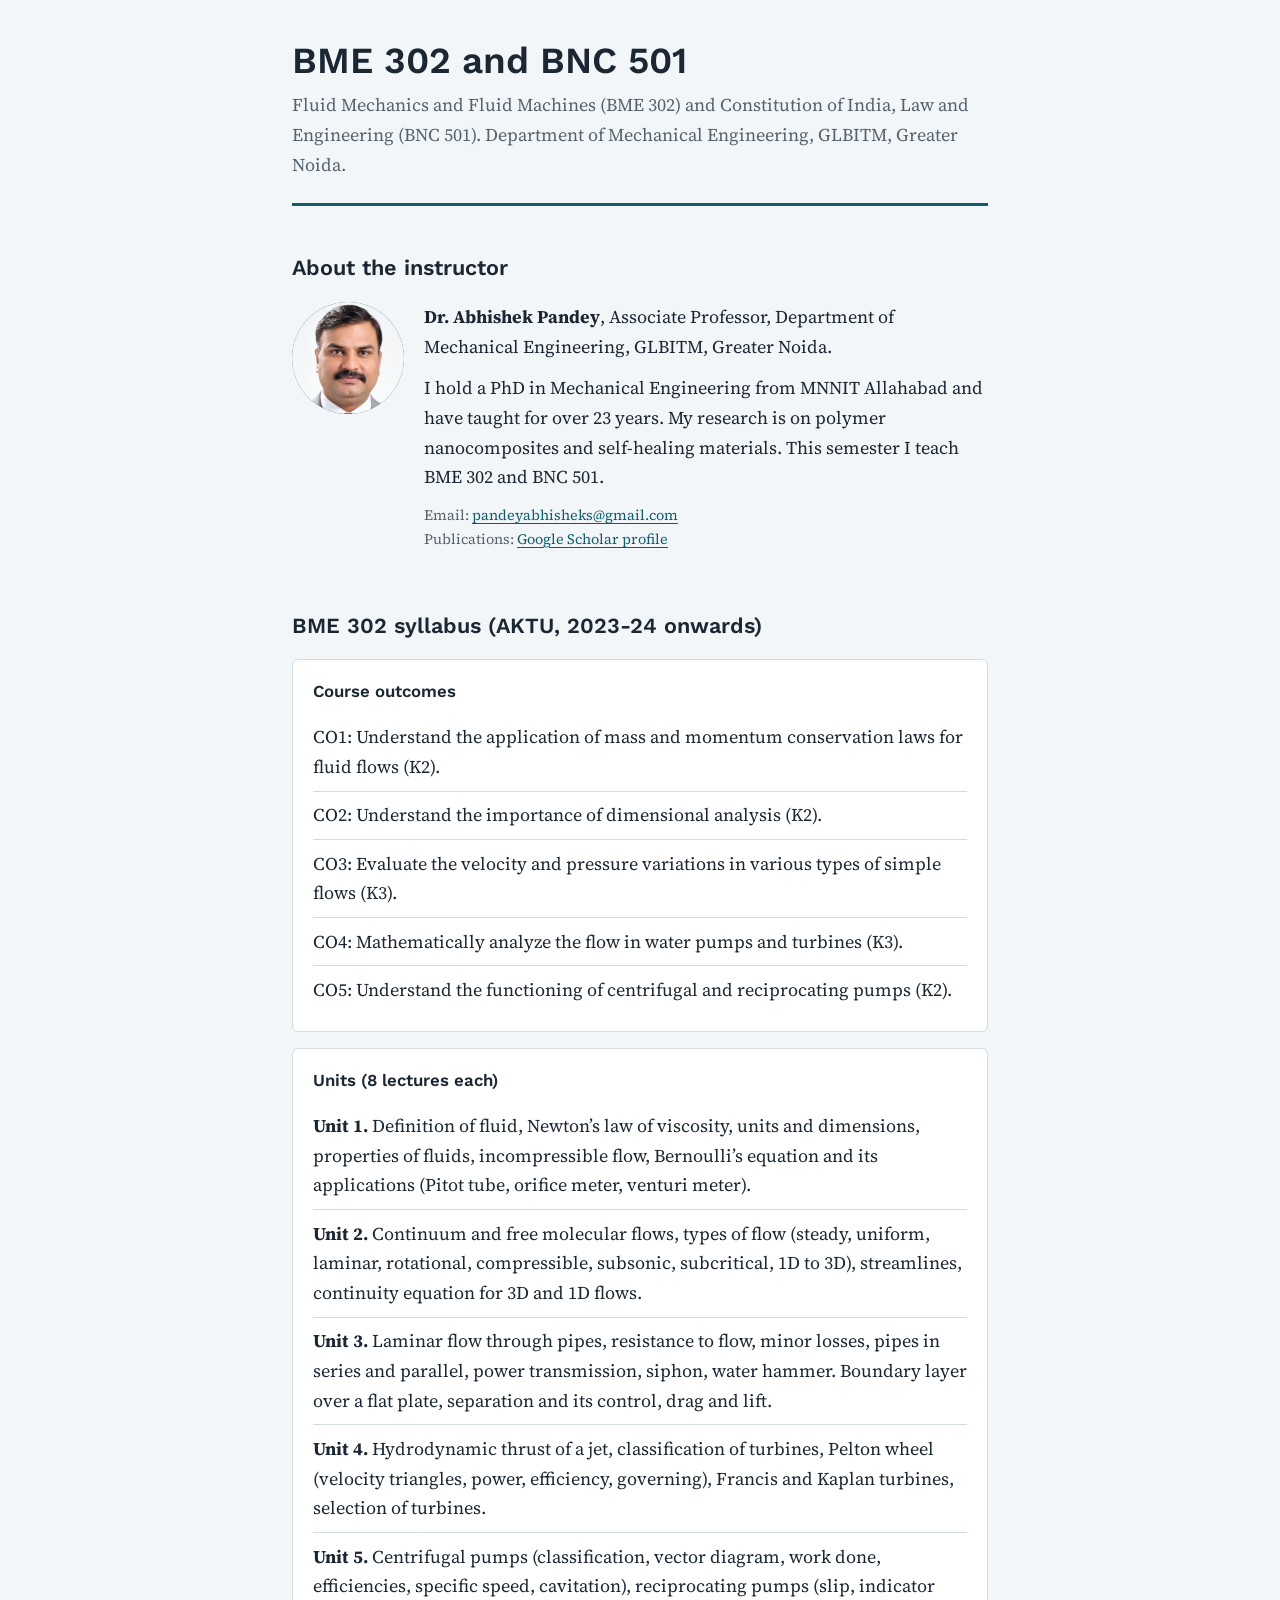
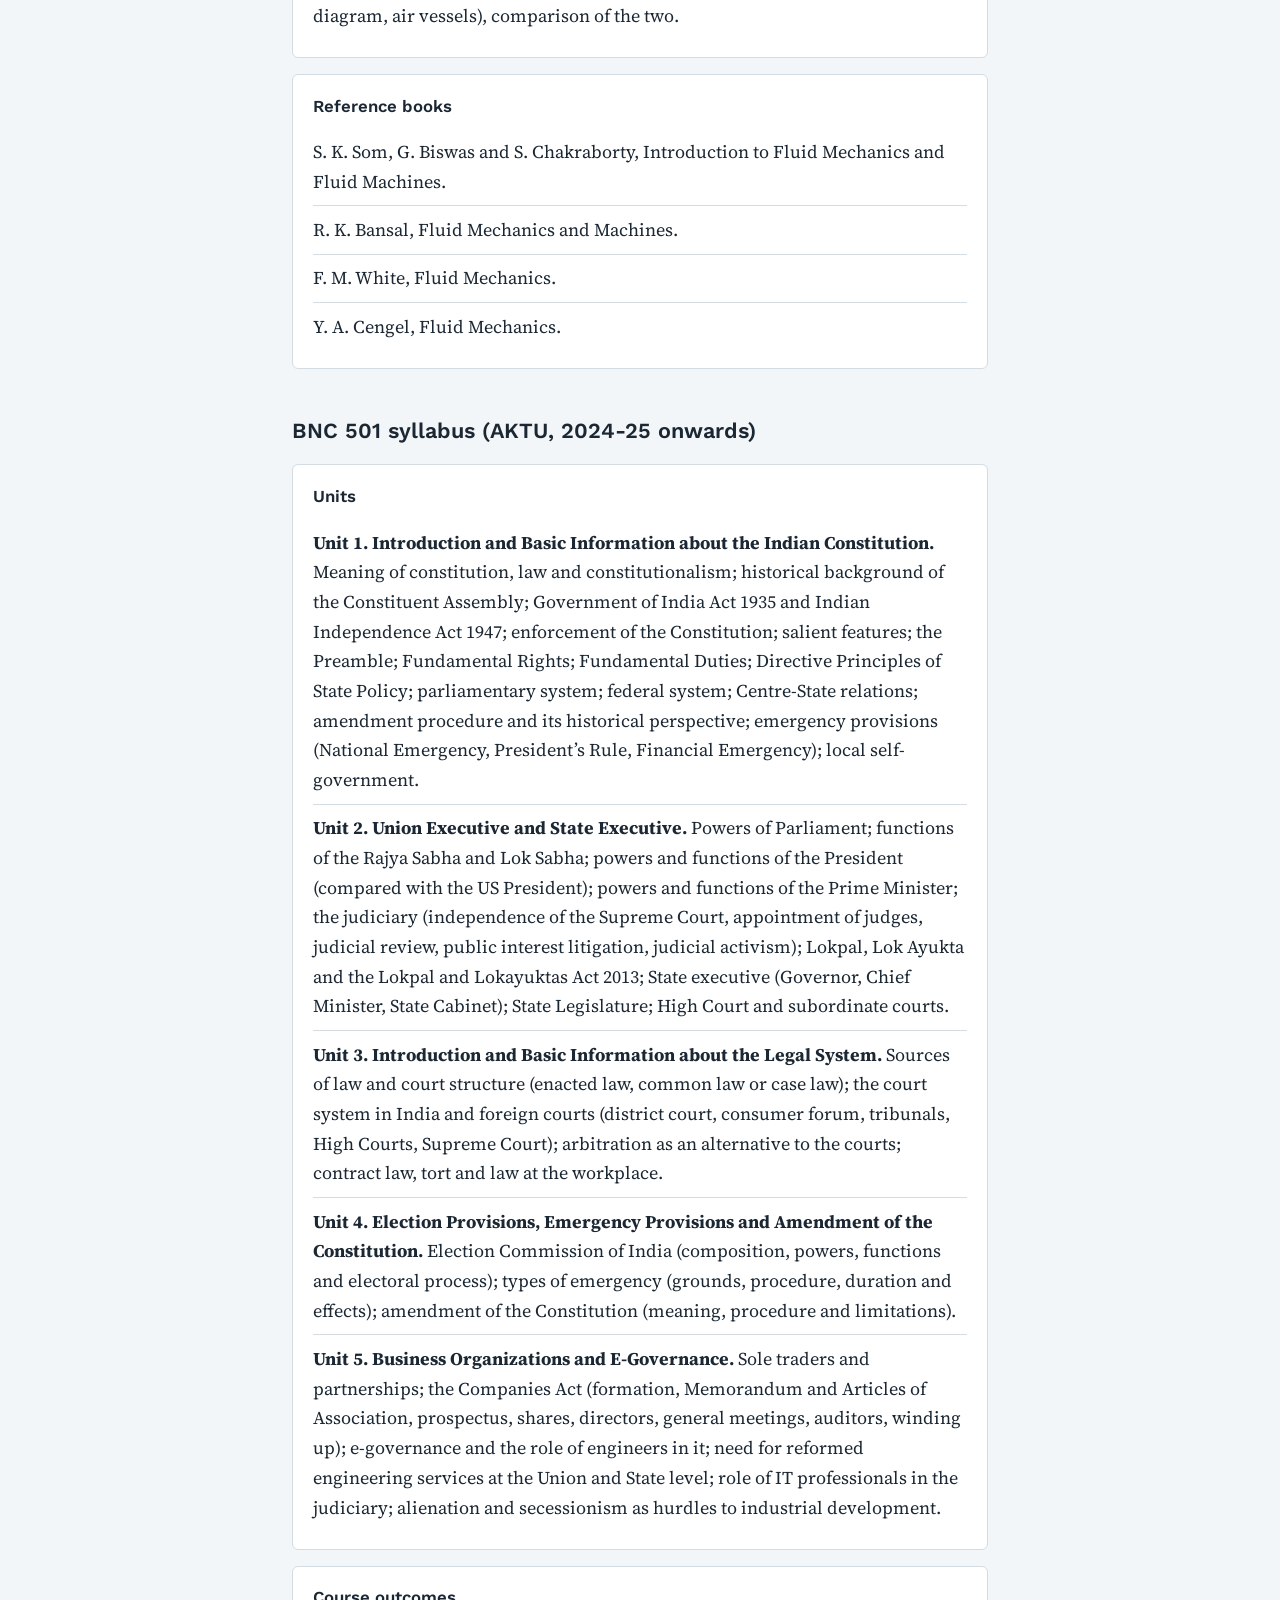
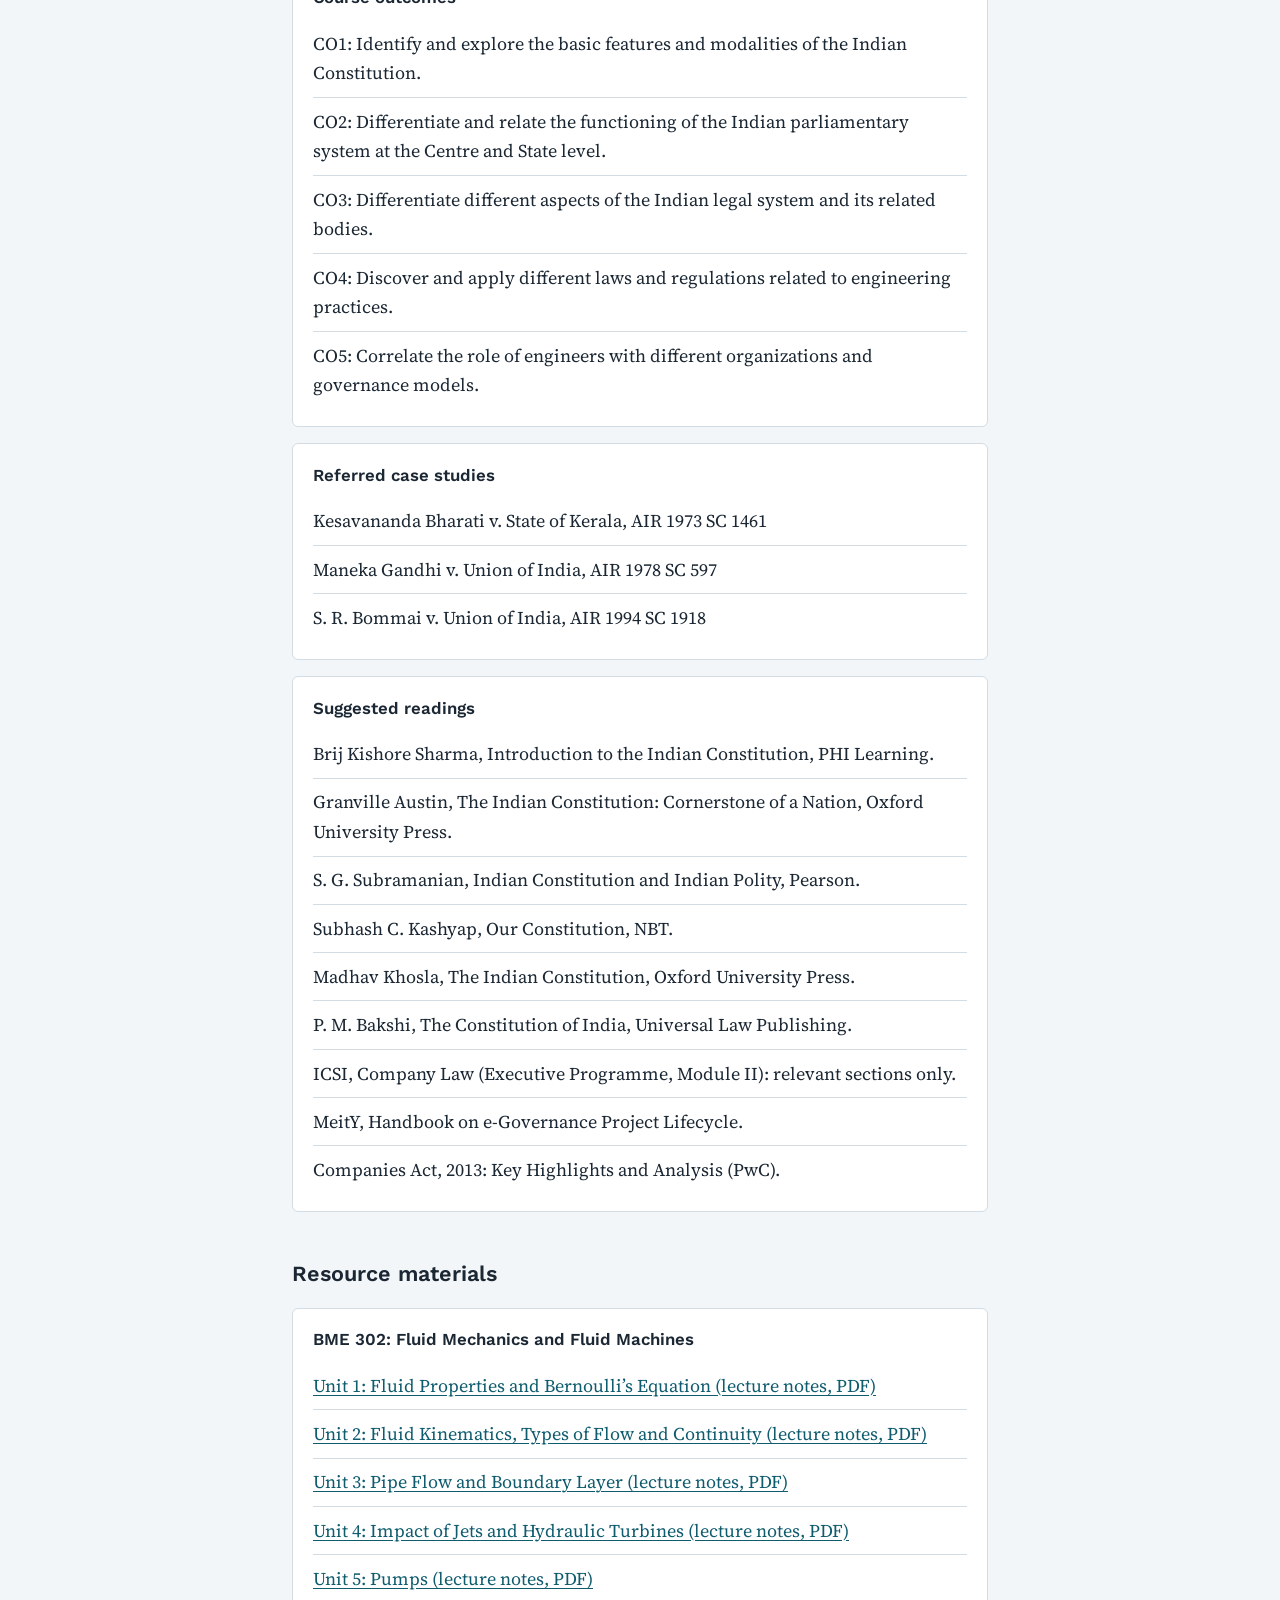
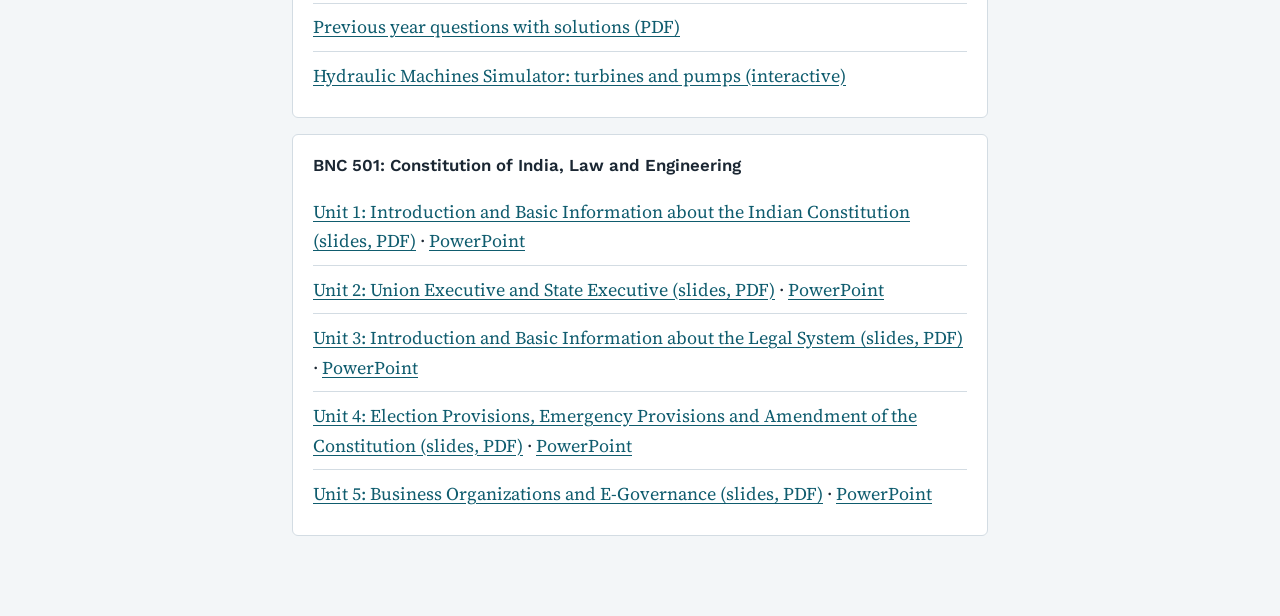
==== index.html @ fd0376d2 "Add files via upload" ====
<!DOCTYPE html>
<html lang="en">
<head>
<meta charset="utf-8">
<meta name="viewport" content="width=device-width, initial-scale=1, viewport-fit=cover">
<title>BME 302 and BNC 501 Resources</title>
<link rel="preconnect" href="https://fonts.googleapis.com">
<link href="https://fonts.googleapis.com/css2?family=Source+Serif+4:wght@400;600&family=Work+Sans:wght@500;600&display=swap" rel="stylesheet">
<style>
:root{
  --bg:#f3f6f8; --surface:#ffffff; --ink:#1b2733; --muted:#55636f;
  --line:#d3dce3; --accent:#0f5c6e; --accent-ink:#ffffff;
  box-sizing:border-box;
  padding-top:env(safe-area-inset-top,0px);
  padding-bottom:env(safe-area-inset-bottom,0px);
  color-scheme:light;
}
@media (prefers-color-scheme: dark){
  :root:not([data-theme="light"]){
    --bg:#10181e; --surface:#17222a; --ink:#e6edf2; --muted:#9aabb8;
    --line:#2a3944; --accent:#5cc0d4; --accent-ink:#0b1318; color-scheme:dark;
  }
}
:root[data-theme="dark"]{
  --bg:#10181e; --surface:#17222a; --ink:#e6edf2; --muted:#9aabb8;
  --line:#2a3944; --accent:#5cc0d4; --accent-ink:#0b1318; color-scheme:dark;
}
html{scroll-padding-top:env(safe-area-inset-top,0px)}
*,*::before,*::after{box-sizing:inherit}
body{margin:0;background:var(--bg);color:var(--ink);
  font-family:"Source Serif 4",Georgia,serif;font-size:18px;line-height:1.65}
.wrap{max-width:46rem;margin:0 auto;padding:2.5rem 1.25rem 4rem}
h1,h2,h3,.tag{font-family:"Work Sans",system-ui,sans-serif}
header{padding-bottom:1.5rem;border-bottom:3px solid var(--accent);margin-bottom:2.5rem}
h1{font-size:2.3rem;line-height:1.15;margin:0 0 .5rem;font-weight:600}
.sub{color:var(--muted);margin:0}
h2{font-size:1.35rem;margin:2.75rem 0 1rem;font-weight:600}
.bio{display:flex;gap:1.25rem;align-items:flex-start}
.avatar{flex:0 0 7rem;width:7rem;height:7rem;object-fit:cover;object-position:top;border-radius:50%;background:var(--accent);
  color:var(--accent-ink);display:grid;place-items:center;
  font:600 1.8rem "Work Sans",system-ui,sans-serif}
.bio p{margin:0 0 .75rem;max-width:38rem}
.group{background:var(--surface);border:1px solid var(--line);border-radius:6px;
  padding:1.1rem 1.25rem;margin-bottom:1rem}
.group h3{margin:0 0 .5rem;font-size:1.05rem;font-weight:600}
ul{list-style:none;margin:0;padding:0}
li{padding:.55rem 0;border-top:1px solid var(--line)}
li:first-child{border-top:0}
a{color:var(--accent);text-underline-offset:3px}
a:focus-visible{outline:3px solid var(--accent);outline-offset:2px}
.note{color:var(--muted);font-size:.9rem}
footer{margin-top:3rem;color:var(--muted);font-size:.9rem}
@media (max-width:30rem){.bio{flex-direction:column}h1{font-size:1.9rem}}
</style>
</head>
<body>
<div class="wrap">

<!-- EDIT: course name and one-line description -->
<header>
  <h1>BME 302 and BNC 501</h1>
  <p class="sub">Fluid Mechanics and Fluid Machines (BME 302) and Constitution of India, Law and Engineering (BNC 501). Department of Mechanical Engineering, GLBITM, Greater Noida.</p>
</header>

<main>

<!-- EDIT: your short biography -->
<section aria-labelledby="bio">
  <h2 id="bio">About the instructor</h2>
  <div class="bio">
    <img class="avatar" alt="Dr. Abhishek Pandey" src="[data-uri]">
    <div>
      <p><strong>Dr. Abhishek Pandey</strong>, Associate Professor, Department of Mechanical Engineering, GLBITM, Greater Noida.</p>
      <p>I hold a PhD in Mechanical Engineering from MNNIT Allahabad and have taught for over 23 years. My research is on polymer nanocomposites and self-healing materials. This semester I teach BME 302 and BNC 501.</p>
      <p class="note">Email: <a href="mailto:pandeyabhisheks@gmail.com">pandeyabhisheks@gmail.com</a><br>Publications: <a href="https://scholar.google.com/citations?user=23wGDJIAAAAJ&amp;hl=en" target="_blank" rel="noopener">Google Scholar profile</a></p>
    </div>
  </div>
</section>

<section aria-labelledby="syl">
  <h2 id="syl">BME 302 syllabus (AKTU, 2023-24 onwards)</h2>
  <div class="group">
    <h3>Course outcomes</h3>
    <ul>
      <li>CO1: Understand the application of mass and momentum conservation laws for fluid flows (K2).</li>
      <li>CO2: Understand the importance of dimensional analysis (K2).</li>
      <li>CO3: Evaluate the velocity and pressure variations in various types of simple flows (K3).</li>
      <li>CO4: Mathematically analyze the flow in water pumps and turbines (K3).</li>
      <li>CO5: Understand the functioning of centrifugal and reciprocating pumps (K2).</li>
    </ul>
  </div>
  <div class="group">
    <h3>Units (8 lectures each)</h3>
    <ul>
      <li><strong>Unit 1.</strong> Definition of fluid, Newton’s law of viscosity, units and dimensions, properties of fluids, incompressible flow, Bernoulli’s equation and its applications (Pitot tube, orifice meter, venturi meter).</li>
      <li><strong>Unit 2.</strong> Continuum and free molecular flows, types of flow (steady, uniform, laminar, rotational, compressible, subsonic, subcritical, 1D to 3D), streamlines, continuity equation for 3D and 1D flows.</li>
      <li><strong>Unit 3.</strong> Laminar flow through pipes, resistance to flow, minor losses, pipes in series and parallel, power transmission, siphon, water hammer. Boundary layer over a flat plate, separation and its control, drag and lift.</li>
      <li><strong>Unit 4.</strong> Hydrodynamic thrust of a jet, classification of turbines, Pelton wheel (velocity triangles, power, efficiency, governing), Francis and Kaplan turbines, selection of turbines.</li>
      <li><strong>Unit 5.</strong> Centrifugal pumps (classification, vector diagram, work done, efficiencies, specific speed, cavitation), reciprocating pumps (slip, indicator diagram, air vessels), comparison of the two.</li>
    </ul>
  </div>
  <div class="group">
    <h3>Reference books</h3>
    <ul>
      <li>S. K. Som, G. Biswas and S. Chakraborty, Introduction to Fluid Mechanics and Fluid Machines.</li>
      <li>R. K. Bansal, Fluid Mechanics and Machines.</li>
      <li>F. M. White, Fluid Mechanics.</li>
      <li>Y. A. Cengel, Fluid Mechanics.</li>
    </ul>
  </div>
</section>

<section aria-labelledby="syl2">
  <h2 id="syl2">BNC 501 syllabus (AKTU, 2024-25 onwards)</h2>
  <div class="group">
    <h3>Units</h3>
    <ul>
      <li><strong>Unit 1. Introduction and Basic Information about the Indian Constitution.</strong> Meaning of constitution, law and constitutionalism; historical background of the Constituent Assembly; Government of India Act 1935 and Indian Independence Act 1947; enforcement of the Constitution; salient features; the Preamble; Fundamental Rights; Fundamental Duties; Directive Principles of State Policy; parliamentary system; federal system; Centre-State relations; amendment procedure and its historical perspective; emergency provisions (National Emergency, President’s Rule, Financial Emergency); local self-government.</li>
      <li><strong>Unit 2. Union Executive and State Executive.</strong> Powers of Parliament; functions of the Rajya Sabha and Lok Sabha; powers and functions of the President (compared with the US President); powers and functions of the Prime Minister; the judiciary (independence of the Supreme Court, appointment of judges, judicial review, public interest litigation, judicial activism); Lokpal, Lok Ayukta and the Lokpal and Lokayuktas Act 2013; State executive (Governor, Chief Minister, State Cabinet); State Legislature; High Court and subordinate courts.</li>
      <li><strong>Unit 3. Introduction and Basic Information about the Legal System.</strong> Sources of law and court structure (enacted law, common law or case law); the court system in India and foreign courts (district court, consumer forum, tribunals, High Courts, Supreme Court); arbitration as an alternative to the courts; contract law, tort and law at the workplace.</li>
      <li><strong>Unit 4. Election Provisions, Emergency Provisions and Amendment of the Constitution.</strong> Election Commission of India (composition, powers, functions and electoral process); types of emergency (grounds, procedure, duration and effects); amendment of the Constitution (meaning, procedure and limitations).</li>
      <li><strong>Unit 5. Business Organizations and E-Governance.</strong> Sole traders and partnerships; the Companies Act (formation, Memorandum and Articles of Association, prospectus, shares, directors, general meetings, auditors, winding up); e-governance and the role of engineers in it; need for reformed engineering services at the Union and State level; role of IT professionals in the judiciary; alienation and secessionism as hurdles to industrial development.</li>
    </ul>
  </div>
  <div class="group">
    <h3>Course outcomes</h3>
    <ul>
      <li>CO1: Identify and explore the basic features and modalities of the Indian Constitution.</li>
      <li>CO2: Differentiate and relate the functioning of the Indian parliamentary system at the Centre and State level.</li>
      <li>CO3: Differentiate different aspects of the Indian legal system and its related bodies.</li>
      <li>CO4: Discover and apply different laws and regulations related to engineering practices.</li>
      <li>CO5: Correlate the role of engineers with different organizations and governance models.</li>
    </ul>
  </div>
  <div class="group">
    <h3>Referred case studies</h3>
    <ul>
      <li>Kesavananda Bharati v. State of Kerala, AIR 1973 SC 1461</li>
      <li>Maneka Gandhi v. Union of India, AIR 1978 SC 597</li>
      <li>S. R. Bommai v. Union of India, AIR 1994 SC 1918</li>
    </ul>
  </div>
  <div class="group">
    <h3>Suggested readings</h3>
    <ul>
      <li>Brij Kishore Sharma, Introduction to the Indian Constitution, PHI Learning.</li>
      <li>Granville Austin, The Indian Constitution: Cornerstone of a Nation, Oxford University Press.</li>
      <li>S. G. Subramanian, Indian Constitution and Indian Polity, Pearson.</li>
      <li>Subhash C. Kashyap, Our Constitution, NBT.</li>
      <li>Madhav Khosla, The Indian Constitution, Oxford University Press.</li>
      <li>P. M. Bakshi, The Constitution of India, Universal Law Publishing.</li>
      <li>ICSI, Company Law (Executive Programme, Module II): relevant sections only.</li>
      <li>MeitY, Handbook on e-Governance Project Lifecycle.</li>
      <li>Companies Act, 2013: Key Highlights and Analysis (PwC).</li>
    </ul>
  </div>
</section>

<section aria-labelledby="res">
  <h2 id="res">Resource materials</h2>

  <div class="group">
    <h3>BME 302: Fluid Mechanics and Fluid Machines</h3>
    <ul>
      <li><a href="files/BME302_Unit_I_Lecture_Notes.pdf" target="_blank" rel="noopener">Unit 1: Fluid Properties and Bernoulli’s Equation (lecture notes, PDF)</a></li>
      <li><a href="files/BME302_Unit_II_Lecture_Notes.pdf" target="_blank" rel="noopener">Unit 2: Fluid Kinematics, Types of Flow and Continuity (lecture notes, PDF)</a></li>
      <li><a href="files/BME302_Unit_III_Lecture_Notes.pdf" target="_blank" rel="noopener">Unit 3: Pipe Flow and Boundary Layer (lecture notes, PDF)</a></li>
      <li><a href="files/BME302_Unit_IV_Lecture_Notes.pdf" target="_blank" rel="noopener">Unit 4: Impact of Jets and Hydraulic Turbines (lecture notes, PDF)</a></li>
      <li><a href="files/BME302_Unit_V_Lecture_Notes.pdf" target="_blank" rel="noopener">Unit 5: Pumps (lecture notes, PDF)</a></li>
      <li><a href="files/BME302_PYQ_Solutions.pdf" target="_blank" rel="noopener">Previous year questions with solutions (PDF)</a></li>
      <li><a href="hydraulic-machines-simulator.html" target="_blank" rel="noopener">Hydraulic Machines Simulator: turbines and pumps (interactive)</a></li>
    </ul>
  </div>

  <div class="group">
    <h3>BNC 501: Constitution of India, Law and Engineering</h3>
    <ul>
      <li><a href="files/BNC501_Unit_1.pdf" target="_blank" rel="noopener">Unit 1: Introduction and Basic Information about the Indian Constitution (slides, PDF)</a> &middot; <a href="files/BNC501_Unit_1.pptx">PowerPoint</a></li>
      <li><a href="files/BNC501_Unit_2.pdf" target="_blank" rel="noopener">Unit 2: Union Executive and State Executive (slides, PDF)</a> &middot; <a href="files/BNC501_Unit_2.pptx">PowerPoint</a></li>
      <li><a href="files/BNC501_Unit_3.pdf" target="_blank" rel="noopener">Unit 3: Introduction and Basic Information about the Legal System (slides, PDF)</a> &middot; <a href="files/BNC501_Unit_3.pptx">PowerPoint</a></li>
      <li><a href="files/BNC501_Unit_4.pdf" target="_blank" rel="noopener">Unit 4: Election Provisions, Emergency Provisions and Amendment of the Constitution (slides, PDF)</a> &middot; <a href="files/BNC501_Unit_4.pptx">PowerPoint</a></li>
      <li><a href="files/BNC501_Unit_5.pdf" target="_blank" rel="noopener">Unit 5: Business Organizations and E-Governance (slides, PDF)</a> &middot; <a href="files/BNC501_Unit_5.pptx">PowerPoint</a></li>
    </ul>
  </div>
</section>

</main>

</div>
</body>
</html>
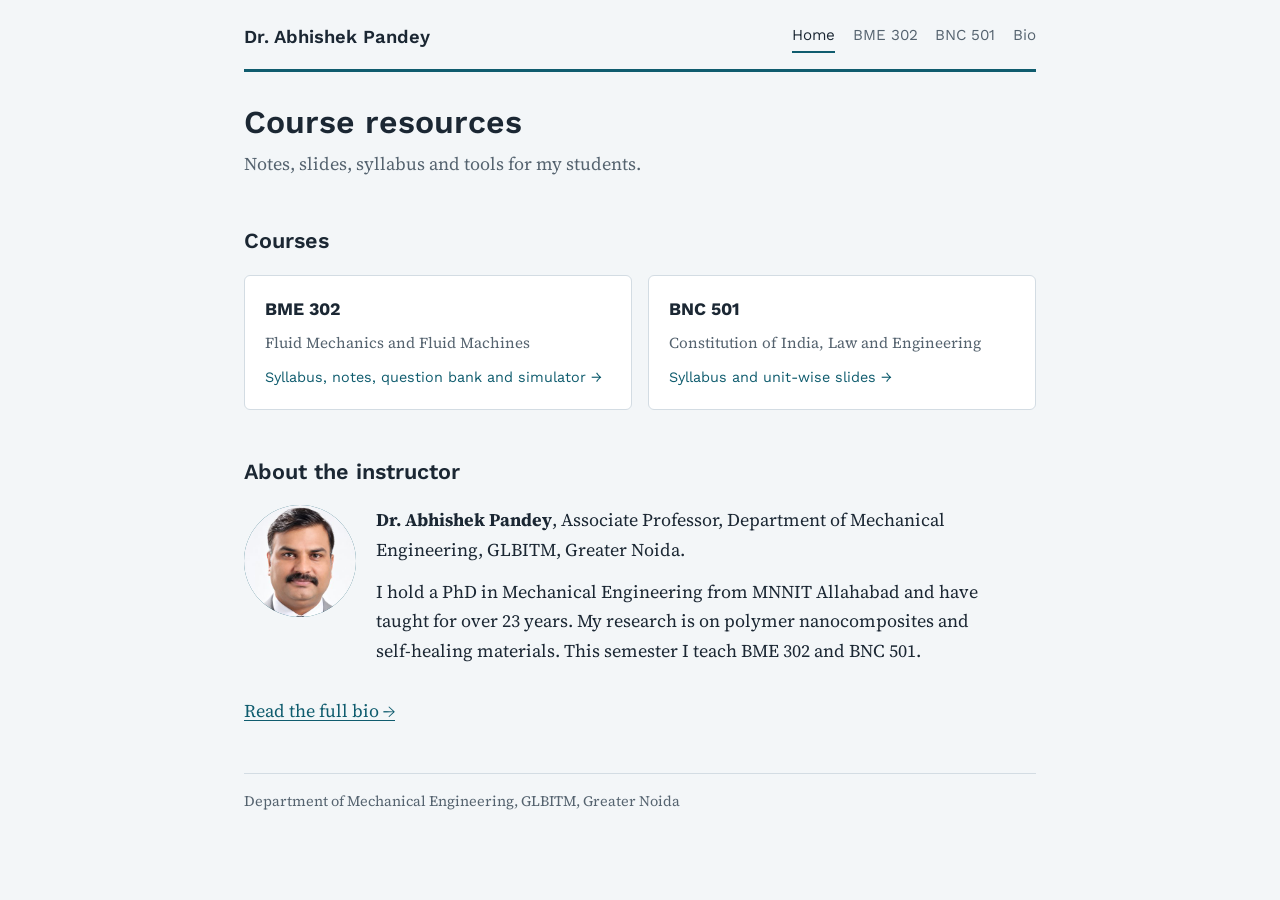
==== commit f04c9456: "Add files via upload" ====
--- a/index.html
+++ b/index.html
@@ -2,190 +2,28 @@
 <html lang="en">
 <head>
 <meta charset="utf-8">
-<meta name="viewport" content="width=device-width, initial-scale=1, viewport-fit=cover">
-<title>BME 302 and BNC 501 Resources</title>
+<meta name="viewport" content="width=device-width, initial-scale=1">
+<title>Course resources: BME 302 and BNC 501</title>
 <link rel="preconnect" href="https://fonts.googleapis.com">
 <link href="https://fonts.googleapis.com/css2?family=Source+Serif+4:wght@400;600&family=Work+Sans:wght@500;600&display=swap" rel="stylesheet">
-<style>
-:root{
-  --bg:#f3f6f8; --surface:#ffffff; --ink:#1b2733; --muted:#55636f;
-  --line:#d3dce3; --accent:#0f5c6e; --accent-ink:#ffffff;
-  box-sizing:border-box;
-  padding-top:env(safe-area-inset-top,0px);
-  padding-bottom:env(safe-area-inset-bottom,0px);
-  color-scheme:light;
-}
-@media (prefers-color-scheme: dark){
-  :root:not([data-theme="light"]){
-    --bg:#10181e; --surface:#17222a; --ink:#e6edf2; --muted:#9aabb8;
-    --line:#2a3944; --accent:#5cc0d4; --accent-ink:#0b1318; color-scheme:dark;
-  }
-}
-:root[data-theme="dark"]{
-  --bg:#10181e; --surface:#17222a; --ink:#e6edf2; --muted:#9aabb8;
-  --line:#2a3944; --accent:#5cc0d4; --accent-ink:#0b1318; color-scheme:dark;
-}
-html{scroll-padding-top:env(safe-area-inset-top,0px)}
-*,*::before,*::after{box-sizing:inherit}
-body{margin:0;background:var(--bg);color:var(--ink);
-  font-family:"Source Serif 4",Georgia,serif;font-size:18px;line-height:1.65}
-.wrap{max-width:46rem;margin:0 auto;padding:2.5rem 1.25rem 4rem}
-h1,h2,h3,.tag{font-family:"Work Sans",system-ui,sans-serif}
-header{padding-bottom:1.5rem;border-bottom:3px solid var(--accent);margin-bottom:2.5rem}
-h1{font-size:2.3rem;line-height:1.15;margin:0 0 .5rem;font-weight:600}
-.sub{color:var(--muted);margin:0}
-h2{font-size:1.35rem;margin:2.75rem 0 1rem;font-weight:600}
-.bio{display:flex;gap:1.25rem;align-items:flex-start}
-.avatar{flex:0 0 7rem;width:7rem;height:7rem;object-fit:cover;object-position:top;border-radius:50%;background:var(--accent);
-  color:var(--accent-ink);display:grid;place-items:center;
-  font:600 1.8rem "Work Sans",system-ui,sans-serif}
-.bio p{margin:0 0 .75rem;max-width:38rem}
-.group{background:var(--surface);border:1px solid var(--line);border-radius:6px;
-  padding:1.1rem 1.25rem;margin-bottom:1rem}
-.group h3{margin:0 0 .5rem;font-size:1.05rem;font-weight:600}
-ul{list-style:none;margin:0;padding:0}
-li{padding:.55rem 0;border-top:1px solid var(--line)}
-li:first-child{border-top:0}
-a{color:var(--accent);text-underline-offset:3px}
-a:focus-visible{outline:3px solid var(--accent);outline-offset:2px}
-.note{color:var(--muted);font-size:.9rem}
-footer{margin-top:3rem;color:var(--muted);font-size:.9rem}
-@media (max-width:30rem){.bio{flex-direction:column}h1{font-size:1.9rem}}
-</style>
+<link rel="stylesheet" href="style.css">
 </head>
 <body>
-<div class="wrap">
-
-<!-- EDIT: course name and one-line description -->
-<header>
-  <h1>BME 302 and BNC 501</h1>
-  <p class="sub">Fluid Mechanics and Fluid Machines (BME 302) and Constitution of India, Law and Engineering (BNC 501). Department of Mechanical Engineering, GLBITM, Greater Noida.</p>
-</header>
-
+<div class="site">
+<div class="top"><a class="brand" href="index.html">Dr. Abhishek Pandey</a><nav><a href="index.html" aria-current="page">Home</a><a href="bme302.html">BME 302</a><a href="bnc501.html">BNC 501</a><a href="bio.html">Bio</a></nav></div>
 <main>
-
-<!-- EDIT: your short biography -->
-<section aria-labelledby="bio">
-  <h2 id="bio">About the instructor</h2>
-  <div class="bio">
-    <img class="avatar" alt="Dr. Abhishek Pandey" src="[data-uri]">
-    <div>
-      <p><strong>Dr. Abhishek Pandey</strong>, Associate Professor, Department of Mechanical Engineering, GLBITM, Greater Noida.</p>
-      <p>I hold a PhD in Mechanical Engineering from MNNIT Allahabad and have taught for over 23 years. My research is on polymer nanocomposites and self-healing materials. This semester I teach BME 302 and BNC 501.</p>
-      <p class="note">Email: <a href="mailto:pandeyabhisheks@gmail.com">pandeyabhisheks@gmail.com</a><br>Publications: <a href="https://scholar.google.com/citations?user=23wGDJIAAAAJ&amp;hl=en" target="_blank" rel="noopener">Google Scholar profile</a></p>
-    </div>
-  </div>
-</section>
-
-<section aria-labelledby="syl">
-  <h2 id="syl">BME 302 syllabus (AKTU, 2023-24 onwards)</h2>
-  <div class="group">
-    <h3>Course outcomes</h3>
-    <ul>
-      <li>CO1: Understand the application of mass and momentum conservation laws for fluid flows (K2).</li>
-      <li>CO2: Understand the importance of dimensional analysis (K2).</li>
-      <li>CO3: Evaluate the velocity and pressure variations in various types of simple flows (K3).</li>
-      <li>CO4: Mathematically analyze the flow in water pumps and turbines (K3).</li>
-      <li>CO5: Understand the functioning of centrifugal and reciprocating pumps (K2).</li>
-    </ul>
-  </div>
-  <div class="group">
-    <h3>Units (8 lectures each)</h3>
-    <ul>
-      <li><strong>Unit 1.</strong> Definition of fluid, Newton’s law of viscosity, units and dimensions, properties of fluids, incompressible flow, Bernoulli’s equation and its applications (Pitot tube, orifice meter, venturi meter).</li>
-      <li><strong>Unit 2.</strong> Continuum and free molecular flows, types of flow (steady, uniform, laminar, rotational, compressible, subsonic, subcritical, 1D to 3D), streamlines, continuity equation for 3D and 1D flows.</li>
-      <li><strong>Unit 3.</strong> Laminar flow through pipes, resistance to flow, minor losses, pipes in series and parallel, power transmission, siphon, water hammer. Boundary layer over a flat plate, separation and its control, drag and lift.</li>
-      <li><strong>Unit 4.</strong> Hydrodynamic thrust of a jet, classification of turbines, Pelton wheel (velocity triangles, power, efficiency, governing), Francis and Kaplan turbines, selection of turbines.</li>
-      <li><strong>Unit 5.</strong> Centrifugal pumps (classification, vector diagram, work done, efficiencies, specific speed, cavitation), reciprocating pumps (slip, indicator diagram, air vessels), comparison of the two.</li>
-    </ul>
-  </div>
-  <div class="group">
-    <h3>Reference books</h3>
-    <ul>
-      <li>S. K. Som, G. Biswas and S. Chakraborty, Introduction to Fluid Mechanics and Fluid Machines.</li>
-      <li>R. K. Bansal, Fluid Mechanics and Machines.</li>
-      <li>F. M. White, Fluid Mechanics.</li>
-      <li>Y. A. Cengel, Fluid Mechanics.</li>
-    </ul>
-  </div>
-</section>
-
-<section aria-labelledby="syl2">
-  <h2 id="syl2">BNC 501 syllabus (AKTU, 2024-25 onwards)</h2>
-  <div class="group">
-    <h3>Units</h3>
-    <ul>
-      <li><strong>Unit 1. Introduction and Basic Information about the Indian Constitution.</strong> Meaning of constitution, law and constitutionalism; historical background of the Constituent Assembly; Government of India Act 1935 and Indian Independence Act 1947; enforcement of the Constitution; salient features; the Preamble; Fundamental Rights; Fundamental Duties; Directive Principles of State Policy; parliamentary system; federal system; Centre-State relations; amendment procedure and its historical perspective; emergency provisions (National Emergency, President’s Rule, Financial Emergency); local self-government.</li>
-      <li><strong>Unit 2. Union Executive and State Executive.</strong> Powers of Parliament; functions of the Rajya Sabha and Lok Sabha; powers and functions of the President (compared with the US President); powers and functions of the Prime Minister; the judiciary (independence of the Supreme Court, appointment of judges, judicial review, public interest litigation, judicial activism); Lokpal, Lok Ayukta and the Lokpal and Lokayuktas Act 2013; State executive (Governor, Chief Minister, State Cabinet); State Legislature; High Court and subordinate courts.</li>
-      <li><strong>Unit 3. Introduction and Basic Information about the Legal System.</strong> Sources of law and court structure (enacted law, common law or case law); the court system in India and foreign courts (district court, consumer forum, tribunals, High Courts, Supreme Court); arbitration as an alternative to the courts; contract law, tort and law at the workplace.</li>
-      <li><strong>Unit 4. Election Provisions, Emergency Provisions and Amendment of the Constitution.</strong> Election Commission of India (composition, powers, functions and electoral process); types of emergency (grounds, procedure, duration and effects); amendment of the Constitution (meaning, procedure and limitations).</li>
-      <li><strong>Unit 5. Business Organizations and E-Governance.</strong> Sole traders and partnerships; the Companies Act (formation, Memorandum and Articles of Association, prospectus, shares, directors, general meetings, auditors, winding up); e-governance and the role of engineers in it; need for reformed engineering services at the Union and State level; role of IT professionals in the judiciary; alienation and secessionism as hurdles to industrial development.</li>
-    </ul>
-  </div>
-  <div class="group">
-    <h3>Course outcomes</h3>
-    <ul>
-      <li>CO1: Identify and explore the basic features and modalities of the Indian Constitution.</li>
-      <li>CO2: Differentiate and relate the functioning of the Indian parliamentary system at the Centre and State level.</li>
-      <li>CO3: Differentiate different aspects of the Indian legal system and its related bodies.</li>
-      <li>CO4: Discover and apply different laws and regulations related to engineering practices.</li>
-      <li>CO5: Correlate the role of engineers with different organizations and governance models.</li>
-    </ul>
-  </div>
-  <div class="group">
-    <h3>Referred case studies</h3>
-    <ul>
-      <li>Kesavananda Bharati v. State of Kerala, AIR 1973 SC 1461</li>
-      <li>Maneka Gandhi v. Union of India, AIR 1978 SC 597</li>
-      <li>S. R. Bommai v. Union of India, AIR 1994 SC 1918</li>
-    </ul>
-  </div>
-  <div class="group">
-    <h3>Suggested readings</h3>
-    <ul>
-      <li>Brij Kishore Sharma, Introduction to the Indian Constitution, PHI Learning.</li>
-      <li>Granville Austin, The Indian Constitution: Cornerstone of a Nation, Oxford University Press.</li>
-      <li>S. G. Subramanian, Indian Constitution and Indian Polity, Pearson.</li>
-      <li>Subhash C. Kashyap, Our Constitution, NBT.</li>
-      <li>Madhav Khosla, The Indian Constitution, Oxford University Press.</li>
-      <li>P. M. Bakshi, The Constitution of India, Universal Law Publishing.</li>
-      <li>ICSI, Company Law (Executive Programme, Module II): relevant sections only.</li>
-      <li>MeitY, Handbook on e-Governance Project Lifecycle.</li>
-      <li>Companies Act, 2013: Key Highlights and Analysis (PwC).</li>
-    </ul>
-  </div>
-</section>
-
-<section aria-labelledby="res">
-  <h2 id="res">Resource materials</h2>
-
-  <div class="group">
-    <h3>BME 302: Fluid Mechanics and Fluid Machines</h3>
-    <ul>
-      <li><a href="files/BME302_Unit_I_Lecture_Notes.pdf" target="_blank" rel="noopener">Unit 1: Fluid Properties and Bernoulli’s Equation (lecture notes, PDF)</a></li>
-      <li><a href="files/BME302_Unit_II_Lecture_Notes.pdf" target="_blank" rel="noopener">Unit 2: Fluid Kinematics, Types of Flow and Continuity (lecture notes, PDF)</a></li>
-      <li><a href="files/BME302_Unit_III_Lecture_Notes.pdf" target="_blank" rel="noopener">Unit 3: Pipe Flow and Boundary Layer (lecture notes, PDF)</a></li>
-      <li><a href="files/BME302_Unit_IV_Lecture_Notes.pdf" target="_blank" rel="noopener">Unit 4: Impact of Jets and Hydraulic Turbines (lecture notes, PDF)</a></li>
-      <li><a href="files/BME302_Unit_V_Lecture_Notes.pdf" target="_blank" rel="noopener">Unit 5: Pumps (lecture notes, PDF)</a></li>
-      <li><a href="files/BME302_PYQ_Solutions.pdf" target="_blank" rel="noopener">Previous year questions with solutions (PDF)</a></li>
-      <li><a href="hydraulic-machines-simulator.html" target="_blank" rel="noopener">Hydraulic Machines Simulator: turbines and pumps (interactive)</a></li>
-    </ul>
-  </div>
-
-  <div class="group">
-    <h3>BNC 501: Constitution of India, Law and Engineering</h3>
-    <ul>
-      <li><a href="files/BNC501_Unit_1.pdf" target="_blank" rel="noopener">Unit 1: Introduction and Basic Information about the Indian Constitution (slides, PDF)</a> &middot; <a href="files/BNC501_Unit_1.pptx">PowerPoint</a></li>
-      <li><a href="files/BNC501_Unit_2.pdf" target="_blank" rel="noopener">Unit 2: Union Executive and State Executive (slides, PDF)</a> &middot; <a href="files/BNC501_Unit_2.pptx">PowerPoint</a></li>
-      <li><a href="files/BNC501_Unit_3.pdf" target="_blank" rel="noopener">Unit 3: Introduction and Basic Information about the Legal System (slides, PDF)</a> &middot; <a href="files/BNC501_Unit_3.pptx">PowerPoint</a></li>
-      <li><a href="files/BNC501_Unit_4.pdf" target="_blank" rel="noopener">Unit 4: Election Provisions, Emergency Provisions and Amendment of the Constitution (slides, PDF)</a> &middot; <a href="files/BNC501_Unit_4.pptx">PowerPoint</a></li>
-      <li><a href="files/BNC501_Unit_5.pdf" target="_blank" rel="noopener">Unit 5: Business Organizations and E-Governance (slides, PDF)</a> &middot; <a href="files/BNC501_Unit_5.pptx">PowerPoint</a></li>
-    </ul>
-  </div>
-</section>
-
+<h1>Course resources</h1>
+<p class="lead">Notes, slides, syllabus and tools for my students.</p>
+<section aria-labelledby="courses"><h2 id="courses">Courses</h2>
+<div class="cards">
+<a class="card" href="bme302.html"><h3>BME 302</h3><p>Fluid Mechanics and Fluid Machines</p><span class="go">Syllabus, notes, question bank and simulator &rarr;</span></a>
+<a class="card" href="bnc501.html"><h3>BNC 501</h3><p>Constitution of India, Law and Engineering</p><span class="go">Syllabus and unit-wise slides &rarr;</span></a>
+</div></section>
+<section aria-labelledby="about"><h2 id="about">About the instructor</h2>
+<div class="bio"><img class="avatar" alt="Dr. Abhishek Pandey" src="photo.jpg"><div><p><strong>Dr. Abhishek Pandey</strong>, Associate Professor, Department of Mechanical Engineering, GLBITM, Greater Noida.</p><p>I hold a PhD in Mechanical Engineering from MNNIT Allahabad and have taught for over 23 years. My research is on polymer nanocomposites and self-healing materials. This semester I teach BME 302 and BNC 501.</p></div></div>
+<p><a href="bio.html">Read the full bio &rarr;</a></p></section>
 </main>
-
+<footer>Department of Mechanical Engineering, GLBITM, Greater Noida</footer>
 </div>
 </body>
 </html>
--- a/style.css
+++ b/style.css
@@ -0,0 +1,61 @@
+
+:root{
+  --bg:#f3f6f8; --surface:#ffffff; --ink:#1b2733; --muted:#55636f;
+  --line:#d3dce3; --accent:#0f5c6e; --accent-ink:#ffffff;
+  box-sizing:border-box;
+  padding-top:env(safe-area-inset-top,0px);
+  padding-bottom:env(safe-area-inset-bottom,0px);
+  color-scheme:light;
+}
+@media (prefers-color-scheme: dark){
+  :root:not([data-theme="light"]){
+    --bg:#10181e; --surface:#17222a; --ink:#e6edf2; --muted:#9aabb8;
+    --line:#2a3944; --accent:#5cc0d4; --accent-ink:#0b1318; color-scheme:dark;
+  }
+}
+:root[data-theme="dark"]{
+  --bg:#10181e; --surface:#17222a; --ink:#e6edf2; --muted:#9aabb8;
+  --line:#2a3944; --accent:#5cc0d4; --accent-ink:#0b1318; color-scheme:dark;
+}
+html{scroll-padding-top:env(safe-area-inset-top,0px)}
+*,*::before,*::after{box-sizing:inherit}
+body{margin:0;background:var(--bg);color:var(--ink);
+  font-family:"Source Serif 4",Georgia,serif;font-size:18px;line-height:1.65}
+.wrap{max-width:46rem;margin:0 auto;padding:2.5rem 1.25rem 4rem}
+h1,h2,h3,.tag{font-family:"Work Sans",system-ui,sans-serif}
+header{padding-bottom:1.5rem;border-bottom:3px solid var(--accent);margin-bottom:2.5rem}
+h1{font-size:2.3rem;line-height:1.15;margin:0 0 .5rem;font-weight:600}
+.sub{color:var(--muted);margin:0}
+h2{font-size:1.35rem;margin:2.75rem 0 1rem;font-weight:600}
+.bio{display:flex;gap:1.25rem;align-items:flex-start}
+.avatar{flex:0 0 7rem;width:7rem;height:7rem;object-fit:cover;object-position:top;border-radius:50%;background:var(--accent);
+  color:var(--accent-ink);display:grid;place-items:center;
+  font:600 1.8rem "Work Sans",system-ui,sans-serif}
+.bio p{margin:0 0 .75rem;max-width:38rem}
+.group{background:var(--surface);border:1px solid var(--line);border-radius:6px;
+  padding:1.1rem 1.25rem;margin-bottom:1rem}
+.group h3{margin:0 0 .5rem;font-size:1.05rem;font-weight:600}
+ul{list-style:none;margin:0;padding:0}
+li{padding:.55rem 0;border-top:1px solid var(--line)}
+li:first-child{border-top:0}
+a{color:var(--accent);text-underline-offset:3px}
+a:focus-visible{outline:3px solid var(--accent);outline-offset:2px}
+.note{color:var(--muted);font-size:.9rem}
+footer{margin-top:3rem;color:var(--muted);font-size:.9rem}
+@media (max-width:30rem){.bio{flex-direction:column}h1{font-size:1.9rem}}
+
+.site{max-width:52rem;margin:0 auto;padding:1.25rem 1.25rem 3rem}
+.top{display:flex;flex-wrap:wrap;gap:.5rem 1.5rem;align-items:center;justify-content:space-between;padding-bottom:1rem;border-bottom:3px solid var(--accent);margin-bottom:2rem}
+.brand{font:600 1.15rem "Work Sans",system-ui,sans-serif;color:var(--ink);text-decoration:none}
+nav{display:flex;flex-wrap:wrap;gap:.25rem 1.1rem;font-family:"Work Sans",system-ui,sans-serif;font-size:.95rem}
+nav a{color:var(--muted);text-decoration:none;padding:.2rem 0;border-bottom:2px solid transparent}
+nav a:hover,nav a[aria-current]{color:var(--ink);border-bottom-color:var(--accent)}
+.cards{display:grid;gap:1rem;grid-template-columns:repeat(auto-fit,minmax(16rem,1fr))}
+.card{display:block;background:var(--surface);border:1px solid var(--line);border-radius:6px;padding:1.1rem 1.25rem;text-decoration:none;color:var(--ink)}
+.card:hover{border-color:var(--accent)}
+.card h3{margin:.1rem 0 .4rem;font-size:1.1rem}.card p{margin:0;color:var(--muted);font-size:.95rem}
+.card .go{display:inline-block;margin-top:.7rem;color:var(--accent);font-family:"Work Sans",system-ui,sans-serif;font-size:.9rem}
+.crumb{font-size:.9rem;color:var(--muted);margin:0 0 .5rem}
+.lead{color:var(--muted);margin:.25rem 0 0}
+footer{margin-top:3rem;color:var(--muted);font-size:.9rem;border-top:1px solid var(--line);padding-top:1rem}
+h1{font-size:2rem}
